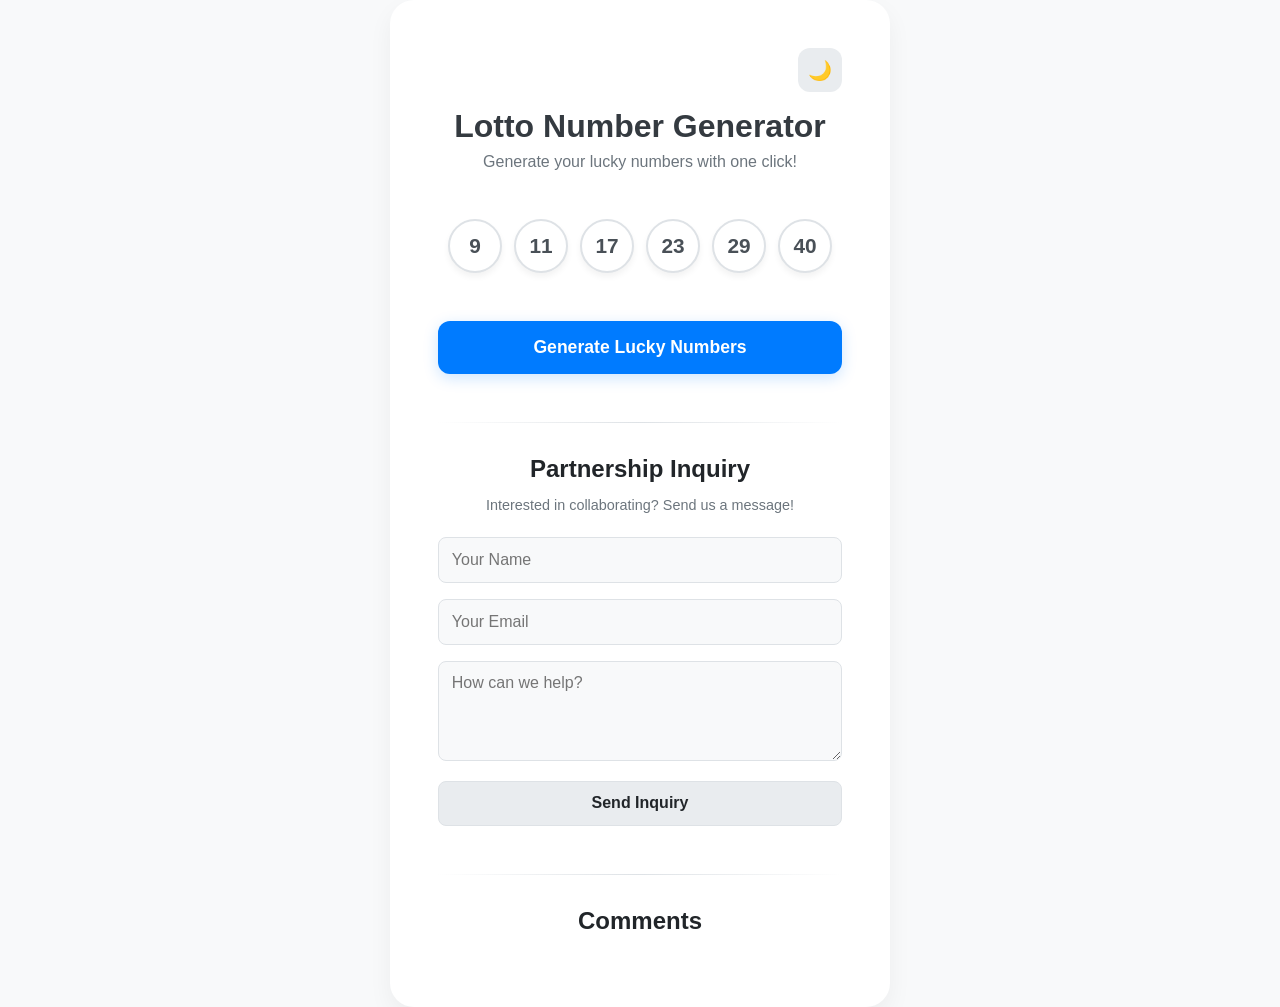
==== index.html @ 38abd486 "feat: integrate Disqus comments" ====
<!DOCTYPE html>
<html lang="en">
<head>
    <meta charset="UTF-8">
    <meta name="viewport" content="width=device-width, initial-scale=1.0">
    <title>🎰 Lotto Number Generator</title>
    <link rel="stylesheet" href="style.css">
    <!-- Blocking script to prevent theme flickering -->
    <script>
        (function() {
            const theme = localStorage.getItem('theme');
            if (theme === 'dark' || (!theme && window.matchMedia('(prefers-color-scheme: dark)').matches)) {
                document.documentElement.classList.add('dark-mode');
                document.body?.classList.add('dark-mode');
            }
        })();
    </script>
</head>
<body>
    <div class="container">
        <header>
            <div class="top-bar">
                <button id="theme-toggle" aria-label="Toggle Dark/Light Mode">🌙</button>
            </div>
            <h1>Lotto Number Generator</h1>
            <p class="subtitle">Generate your lucky numbers with one click!</p>
        </header>
        
        <div class="lotto-numbers" id="lotto-display">
            <!-- Numbers will be generated here -->
        </div>

        <div class="controls">
            <button id="generate-btn">Generate Lucky Numbers</button>
        </div>

        <section class="partnership-section">
            <hr>
            <h2>Partnership Inquiry</h2>
            <p class="form-desc">Interested in collaborating? Send us a message!</p>
            <form action="https://formspree.io/f/mvzlgwel" method="POST" id="contact-form">
                <div class="form-group">
                    <input type="text" name="name" placeholder="Your Name" required>
                </div>
                <div class="form-group">
                    <input type="email" name="_replyto" placeholder="Your Email" required>
                </div>
                <div class="form-group">
                    <textarea name="message" placeholder="How can we help?" required></textarea>
                </div>
                <button type="submit" class="submit-btn">Send Inquiry</button>
            </form>
        </section>
        <section class="comments-section">
            <hr>
            <h2>Comments</h2>
            <div id="disqus_thread"></div>
            <script>
                /**
                *  RECOMMENDED CONFIGURATION VARIABLES: EDIT AND UNCOMMENT THE SECTION BELOW TO INSERT DYNAMIC VALUES FROM YOUR PLATFORM OR CMS.
                *  LEARN WHY DEFINING THESE VARIABLES IS IMPORTANT: https://disqus.com/admin/universalcode/#configuration-variables    */
                /*
                var disqus_config = function () {
                this.page.url = window.location.href;  // Replace PAGE_URL with your page's canonical URL variable
                this.page.identifier = 'lotto-generator-home'; // Replace PAGE_IDENTIFIER with your page's unique identifier variable
                };
                */
                (function() { // DON'T EDIT BELOW THIS LINE
                var d = document, s = d.createElement('script');
                s.src = 'https://aimhigh-max.disqus.com/embed.js';
                s.setAttribute('data-timestamp', +new Date());
                (d.head || d.body).appendChild(s);
                })();
            </script>
            <noscript>Please enable JavaScript to view the <a href="https://disqus.com/?ref_noscript">comments powered by Disqus.</a></noscript>
        </section>
    </div>
    <script src="main.js"></script>
</body>
</html>
---- style.css ----
:root {
    --bg-color: #f8f9fa;
    --text-color: #212529;
    --header-color: #343a40;
    --subtitle-color: #6c757d;
    --number-bg: #ffffff;
    --number-border: #dee2e6;
    --number-text: #495057;
    --button-bg: #007bff;
    --button-text: #ffffff;
    --button-hover: #0056b3;
    --toggle-bg: #e9ecef;
    --card-shadow: 0 10px 25px rgba(0, 0, 0, 0.05);
}

.dark-mode {
    --bg-color: #121212;
    --text-color: #e9ecef;
    --header-color: #f8f9fa;
    --subtitle-color: #adb5bd;
    --number-bg: #1e1e1e;
    --number-border: #333333;
    --number-text: #f8f9fa;
    --button-bg: #375a7f;
    --button-text: #ffffff;
    --button-hover: #2b4764;
    --toggle-bg: #2c2c2c;
    --card-shadow: 0 10px 25px rgba(0, 0, 0, 0.3);
}

* {
    box-sizing: border-box;
    transition: background-color 0.3s ease, color 0.3s ease, border-color 0.3s ease;
}

body {
    font-family: 'Inter', -apple-system, BlinkMacSystemFont, "Segoe UI", Roboto, sans-serif;
    background-color: var(--bg-color);
    color: var(--text-color);
    margin: 0;
    display: flex;
    justify-content: center;
    align-items: center;
    min-height: 100vh;
}

.container {
    width: 90%;
    max-width: 500px;
    padding: 3rem;
    background-color: var(--number-bg);
    border-radius: 24px;
    box-shadow: var(--card-shadow);
    text-align: center;
}

header {
    margin-bottom: 2rem;
}

.top-bar {
    display: flex;
    justify-content: flex-end;
    margin-bottom: 1rem;
}

h1 {
    font-size: 2rem;
    color: var(--header-color);
    margin: 0 0 0.5rem 0;
}

.subtitle {
    color: var(--subtitle-color);
    font-size: 1rem;
    margin: 0;
}

.lotto-numbers {
    display: flex;
    justify-content: center;
    gap: 12px;
    margin: 3rem 0;
    flex-wrap: wrap;
}

.number {
    width: 54px;
    height: 54px;
    border-radius: 50%;
    background-color: var(--number-bg);
    border: 2px solid var(--number-border);
    color: var(--number-text);
    display: flex;
    justify-content: center;
    align-items: center;
    font-size: 1.3rem;
    font-weight: 700;
    box-shadow: 0 4px 6px rgba(0, 0, 0, 0.05);
    transform: translateY(0);
    transition: transform 0.2s cubic-bezier(0.175, 0.885, 0.32, 1.275);
}

.number:hover {
    transform: translateY(-5px);
    border-color: var(--button-bg);
}

.controls {
    margin-top: 2rem;
}

#generate-btn {
    width: 100%;
    padding: 1rem;
    font-size: 1.1rem;
    font-weight: 600;
    background-color: var(--button-bg);
    color: var(--button-text);
    border: none;
    border-radius: 12px;
    cursor: pointer;
    box-shadow: 0 4px 15px rgba(0, 123, 255, 0.2);
    transition: transform 0.1s active, filter 0.2s;
}

#generate-btn:hover {
    background-color: var(--button-hover);
    transform: translateY(-2px);
}

#generate-btn:active {
    transform: translateY(0);
}

#theme-toggle {
    background-color: var(--toggle-bg);
    border: none;
    width: 44px;
    height: 44px;
    border-radius: 12px;
    font-size: 1.2rem;
    display: flex;
    justify-content: center;
    align-items: center;
    cursor: pointer;
    transition: transform 0.2s;
}

#theme-toggle:hover {
    transform: rotate(15deg);
}

/* Partnership Section */
.partnership-section {
    margin-top: 3rem;
    text-align: left;
}

hr {
    border: 0;
    height: 1px;
    background-image: linear-gradient(to right, rgba(0, 0, 0, 0), var(--number-border), rgba(0, 0, 0, 0));
    margin-bottom: 2rem;
}

.partnership-section h2 {
    font-size: 1.5rem;
    margin-bottom: 0.5rem;
    text-align: center;
}

.form-desc {
    font-size: 0.9rem;
    color: var(--subtitle-color);
    text-align: center;
    margin-bottom: 1.5rem;
}

.form-group {
    margin-bottom: 1rem;
}

input, textarea {
    width: 100%;
    padding: 0.8rem;
    border-radius: 8px;
    border: 1px solid var(--number-border);
    background-color: var(--bg-color);
    color: var(--text-color);
    font-family: inherit;
    font-size: 1rem;
}

input:focus, textarea:focus {
    outline: none;
    border-color: var(--button-bg);
}

textarea {
    height: 100px;
    resize: vertical;
}

.submit-btn {
    width: 100%;
    padding: 0.8rem;
    font-size: 1rem;
    font-weight: 600;
    background-color: var(--toggle-bg);
    color: var(--text-color);
    border: 1px solid var(--number-border);
    border-radius: 8px;
    cursor: pointer;
    transition: all 0.2s;
}

.submit-btn:hover {
    background-color: var(--button-bg);
    color: white;
    border-color: var(--button-bg);
}

/* Comments Section */
.comments-section {
    margin-top: 3rem;
    text-align: left;
}

.comments-section h2 {
    font-size: 1.5rem;
    margin-bottom: 1.5rem;
    text-align: center;
}
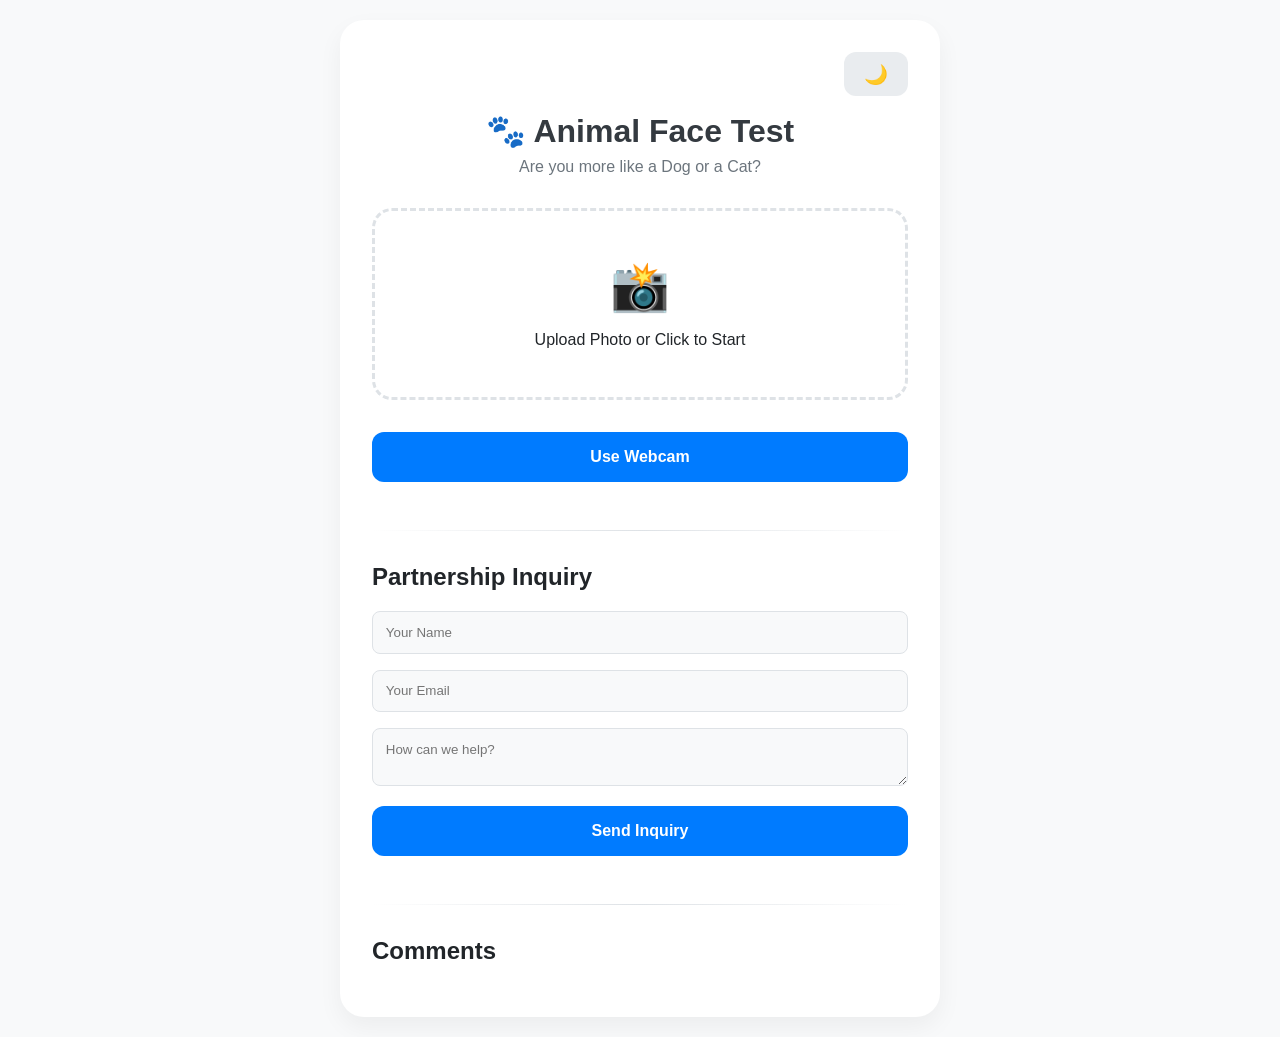
==== commit b4cc7acb: "feat: implement AI Animal Face Test with Teachable Machine" ====
--- a/index.html
+++ b/index.html
@@ -3,15 +3,13 @@
 <head>
     <meta charset="UTF-8">
     <meta name="viewport" content="width=device-width, initial-scale=1.0">
-    <title>🎰 Lotto Number Generator</title>
+    <title>🐾 Animal Face Test (Dog or Cat?)</title>
     <link rel="stylesheet" href="style.css">
-    <!-- Blocking script to prevent theme flickering -->
     <script>
         (function() {
             const theme = localStorage.getItem('theme');
             if (theme === 'dark' || (!theme && window.matchMedia('(prefers-color-scheme: dark)').matches)) {
                 document.documentElement.classList.add('dark-mode');
-                document.body?.classList.add('dark-mode');
             }
         })();
     </script>
@@ -22,22 +20,40 @@
             <div class="top-bar">
                 <button id="theme-toggle" aria-label="Toggle Dark/Light Mode">🌙</button>
             </div>
-            <h1>Lotto Number Generator</h1>
-            <p class="subtitle">Generate your lucky numbers with one click!</p>
+            <h1>🐾 Animal Face Test</h1>
+            <p class="subtitle">Are you more like a Dog or a Cat?</p>
         </header>
-        
-        <div class="lotto-numbers" id="lotto-display">
-            <!-- Numbers will be generated here -->
-        </div>
 
-        <div class="controls">
-            <button id="generate-btn">Generate Lucky Numbers</button>
-        </div>
+        <main class="test-area">
+            <div id="upload-container" class="upload-box">
+                <input type="file" id="image-upload" accept="image/*" hidden>
+                <label for="image-upload" class="upload-label">
+                    <span class="upload-icon">📸</span>
+                    <span class="upload-text">Upload Photo or Click to Start</span>
+                </label>
+            </div>
+            
+            <div id="webcam-container" class="video-container" style="display: none;"></div>
+            
+            <div id="loading" class="loading-spinner" style="display: none;">
+                <div class="spinner"></div>
+                <p>Analyzing face...</p>
+            </div>
+
+            <div id="result-container" class="result-box" style="display: none;">
+                <img id="face-image" src="" alt="Your face" style="display: none; max-width: 100%; border-radius: 15px; margin-bottom: 20px;">
+                <div id="label-container"></div>
+                <button id="restart-btn" class="secondary-btn">Try Again</button>
+            </div>
+
+            <div class="controls">
+                <button id="start-webcam-btn">Use Webcam</button>
+            </div>
+        </main>
 
         <section class="partnership-section">
             <hr>
             <h2>Partnership Inquiry</h2>
-            <p class="form-desc">Interested in collaborating? Send us a message!</p>
             <form action="https://formspree.io/f/mvzlgwel" method="POST" id="contact-form">
                 <div class="form-group">
                     <input type="text" name="name" placeholder="Your Name" required>
@@ -51,30 +67,25 @@
                 <button type="submit" class="submit-btn">Send Inquiry</button>
             </form>
         </section>
+
         <section class="comments-section">
             <hr>
             <h2>Comments</h2>
             <div id="disqus_thread"></div>
             <script>
-                /**
-                *  RECOMMENDED CONFIGURATION VARIABLES: EDIT AND UNCOMMENT THE SECTION BELOW TO INSERT DYNAMIC VALUES FROM YOUR PLATFORM OR CMS.
-                *  LEARN WHY DEFINING THESE VARIABLES IS IMPORTANT: https://disqus.com/admin/universalcode/#configuration-variables    */
-                /*
-                var disqus_config = function () {
-                this.page.url = window.location.href;  // Replace PAGE_URL with your page's canonical URL variable
-                this.page.identifier = 'lotto-generator-home'; // Replace PAGE_IDENTIFIER with your page's unique identifier variable
-                };
-                */
-                (function() { // DON'T EDIT BELOW THIS LINE
+                (function() {
                 var d = document, s = d.createElement('script');
                 s.src = 'https://aimhigh-max.disqus.com/embed.js';
                 s.setAttribute('data-timestamp', +new Date());
                 (d.head || d.body).appendChild(s);
                 })();
             </script>
-            <noscript>Please enable JavaScript to view the <a href="https://disqus.com/?ref_noscript">comments powered by Disqus.</a></noscript>
         </section>
     </div>
+
+    <!-- TensorFlow.js and Teachable Machine -->
+    <script src="https://cdn.jsdelivr.net/npm/@tensorflow/tfjs@latest/dist/tf.min.js"></script>
+    <script src="https://cdn.jsdelivr.net/npm/@teachablemachine/image@latest/dist/teachablemachine-image.min.js"></script>
     <script src="main.js"></script>
 </body>
 </html>
--- a/style.css
+++ b/style.css
@@ -3,14 +3,15 @@
     --text-color: #212529;
     --header-color: #343a40;
     --subtitle-color: #6c757d;
-    --number-bg: #ffffff;
-    --number-border: #dee2e6;
-    --number-text: #495057;
+    --card-bg: #ffffff;
+    --border-color: #dee2e6;
     --button-bg: #007bff;
     --button-text: #ffffff;
     --button-hover: #0056b3;
     --toggle-bg: #e9ecef;
     --card-shadow: 0 10px 25px rgba(0, 0, 0, 0.05);
+    --progress-bg: #e9ecef;
+    --primary-color: #007bff;
 }
 
 .dark-mode {
@@ -18,14 +19,14 @@
     --text-color: #e9ecef;
     --header-color: #f8f9fa;
     --subtitle-color: #adb5bd;
-    --number-bg: #1e1e1e;
-    --number-border: #333333;
-    --number-text: #f8f9fa;
+    --card-bg: #1e1e1e;
+    --border-color: #333333;
     --button-bg: #375a7f;
     --button-text: #ffffff;
     --button-hover: #2b4764;
     --toggle-bg: #2c2c2c;
     --card-shadow: 0 10px 25px rgba(0, 0, 0, 0.3);
+    --progress-bg: #333;
 }
 
 * {
@@ -45,13 +46,14 @@
 }
 
 .container {
-    width: 90%;
-    max-width: 500px;
-    padding: 3rem;
-    background-color: var(--number-bg);
+    width: 95%;
+    max-width: 600px;
+    padding: 2rem;
+    background-color: var(--card-bg);
     border-radius: 24px;
     box-shadow: var(--card-shadow);
     text-align: center;
+    margin: 20px 0;
 }
 
 header {
@@ -76,83 +78,125 @@
     margin: 0;
 }
 
-.lotto-numbers {
-    display: flex;
-    justify-content: center;
-    gap: 12px;
-    margin: 3rem 0;
-    flex-wrap: wrap;
-}
-
-.number {
-    width: 54px;
-    height: 54px;
-    border-radius: 50%;
-    background-color: var(--number-bg);
-    border: 2px solid var(--number-border);
-    color: var(--number-text);
-    display: flex;
-    justify-content: center;
+/* Test Area */
+.test-area {
+    margin-bottom: 3rem;
+}
+
+.upload-box {
+    border: 3px dashed var(--border-color);
+    border-radius: 20px;
+    padding: 3rem;
+    cursor: pointer;
+    transition: all 0.3s;
+}
+
+.upload-box:hover {
+    border-color: var(--button-bg);
+    background-color: rgba(0, 123, 255, 0.05);
+}
+
+.upload-label {
+    display: flex;
+    flex-direction: column;
     align-items: center;
-    font-size: 1.3rem;
-    font-weight: 700;
-    box-shadow: 0 4px 6px rgba(0, 0, 0, 0.05);
-    transform: translateY(0);
-    transition: transform 0.2s cubic-bezier(0.175, 0.885, 0.32, 1.275);
-}
-
-.number:hover {
-    transform: translateY(-5px);
-    border-color: var(--button-bg);
-}
-
+    gap: 1rem;
+    cursor: pointer;
+}
+
+.upload-icon {
+    font-size: 3rem;
+}
+
+.video-container {
+    width: 100%;
+    overflow: hidden;
+    border-radius: 20px;
+    margin-bottom: 20px;
+    background: #000;
+}
+
+.video-container canvas {
+    width: 100% !important;
+    height: auto !important;
+}
+
+/* Results */
+.result-box {
+    margin-top: 2rem;
+}
+
+.prediction-item {
+    margin-bottom: 1rem;
+    text-align: left;
+}
+
+.prediction-label {
+    display: flex;
+    justify-content: space-between;
+    margin-bottom: 5px;
+    font-weight: 600;
+}
+
+.progress-bar {
+    height: 12px;
+    background-color: var(--progress-bg);
+    border-radius: 6px;
+    overflow: hidden;
+}
+
+.progress-fill {
+    height: 100%;
+    background-color: var(--primary-color);
+    width: 0%;
+    transition: width 0.5s ease;
+}
+
+/* Controls */
 .controls {
     margin-top: 2rem;
 }
 
-#generate-btn {
-    width: 100%;
-    padding: 1rem;
-    font-size: 1.1rem;
+button {
+    padding: 1rem 2rem;
+    font-size: 1rem;
     font-weight: 600;
-    background-color: var(--button-bg);
-    color: var(--button-text);
     border: none;
     border-radius: 12px;
     cursor: pointer;
-    box-shadow: 0 4px 15px rgba(0, 123, 255, 0.2);
-    transition: transform 0.1s active, filter 0.2s;
-}
-
-#generate-btn:hover {
-    background-color: var(--button-hover);
+    transition: all 0.2s;
+}
+
+#start-webcam-btn, .submit-btn {
+    background-color: var(--button-bg);
+    color: var(--button-text);
+    width: 100%;
+}
+
+.secondary-btn {
+    background-color: var(--toggle-bg);
+    color: var(--text-color);
+    margin-top: 10px;
+}
+
+button:hover {
+    filter: brightness(0.9);
     transform: translateY(-2px);
-}
-
-#generate-btn:active {
-    transform: translateY(0);
 }
 
 #theme-toggle {
     background-color: var(--toggle-bg);
-    border: none;
     width: 44px;
     height: 44px;
     border-radius: 12px;
-    font-size: 1.2rem;
     display: flex;
     justify-content: center;
     align-items: center;
-    cursor: pointer;
-    transition: transform 0.2s;
-}
-
-#theme-toggle:hover {
-    transform: rotate(15deg);
-}
-
-/* Partnership Section */
-.partnership-section {
+    font-size: 1.2rem;
+}
+
+/* Sections */
+.partnership-section, .comments-section {
     margin-top: 3rem;
     text-align: left;
 }
@@ -160,75 +204,39 @@
 hr {
     border: 0;
     height: 1px;
-    background-image: linear-gradient(to right, rgba(0, 0, 0, 0), var(--number-border), rgba(0, 0, 0, 0));
-    margin-bottom: 2rem;
-}
-
-.partnership-section h2 {
-    font-size: 1.5rem;
-    margin-bottom: 0.5rem;
-    text-align: center;
-}
-
-.form-desc {
-    font-size: 0.9rem;
-    color: var(--subtitle-color);
-    text-align: center;
-    margin-bottom: 1.5rem;
+    background-image: linear-gradient(to right, rgba(0, 0, 0, 0), var(--border-color), rgba(0, 0, 0, 0));
+    margin: 2rem 0;
 }
 
 .form-group {
     margin-bottom: 1rem;
 }
 
-input, textarea {
+input[type="text"], input[type="email"], textarea {
     width: 100%;
     padding: 0.8rem;
     border-radius: 8px;
-    border: 1px solid var(--number-border);
+    border: 1px solid var(--border-color);
     background-color: var(--bg-color);
     color: var(--text-color);
     font-family: inherit;
-    font-size: 1rem;
-}
-
-input:focus, textarea:focus {
-    outline: none;
-    border-color: var(--button-bg);
-}
-
-textarea {
-    height: 100px;
-    resize: vertical;
-}
-
-.submit-btn {
-    width: 100%;
-    padding: 0.8rem;
-    font-size: 1rem;
-    font-weight: 600;
-    background-color: var(--toggle-bg);
-    color: var(--text-color);
-    border: 1px solid var(--number-border);
-    border-radius: 8px;
-    cursor: pointer;
-    transition: all 0.2s;
-}
-
-.submit-btn:hover {
-    background-color: var(--button-bg);
-    color: white;
-    border-color: var(--button-bg);
-}
-
-/* Comments Section */
-.comments-section {
-    margin-top: 3rem;
-    text-align: left;
-}
-
-.comments-section h2 {
-    font-size: 1.5rem;
-    margin-bottom: 1.5rem;
-    text-align: center;
-}
+}
+
+.loading-spinner {
+    padding: 2rem;
+}
+
+.spinner {
+    width: 40px;
+    height: 40px;
+    border: 4px solid var(--progress-bg);
+    border-top: 4px solid var(--primary-color);
+    border-radius: 50%;
+    animation: spin 1s linear infinite;
+    margin: 0 auto 10px;
+}
+
+@keyframes spin {
+    0% { transform: rotate(0deg); }
+    100% { transform: rotate(360deg); }
+}
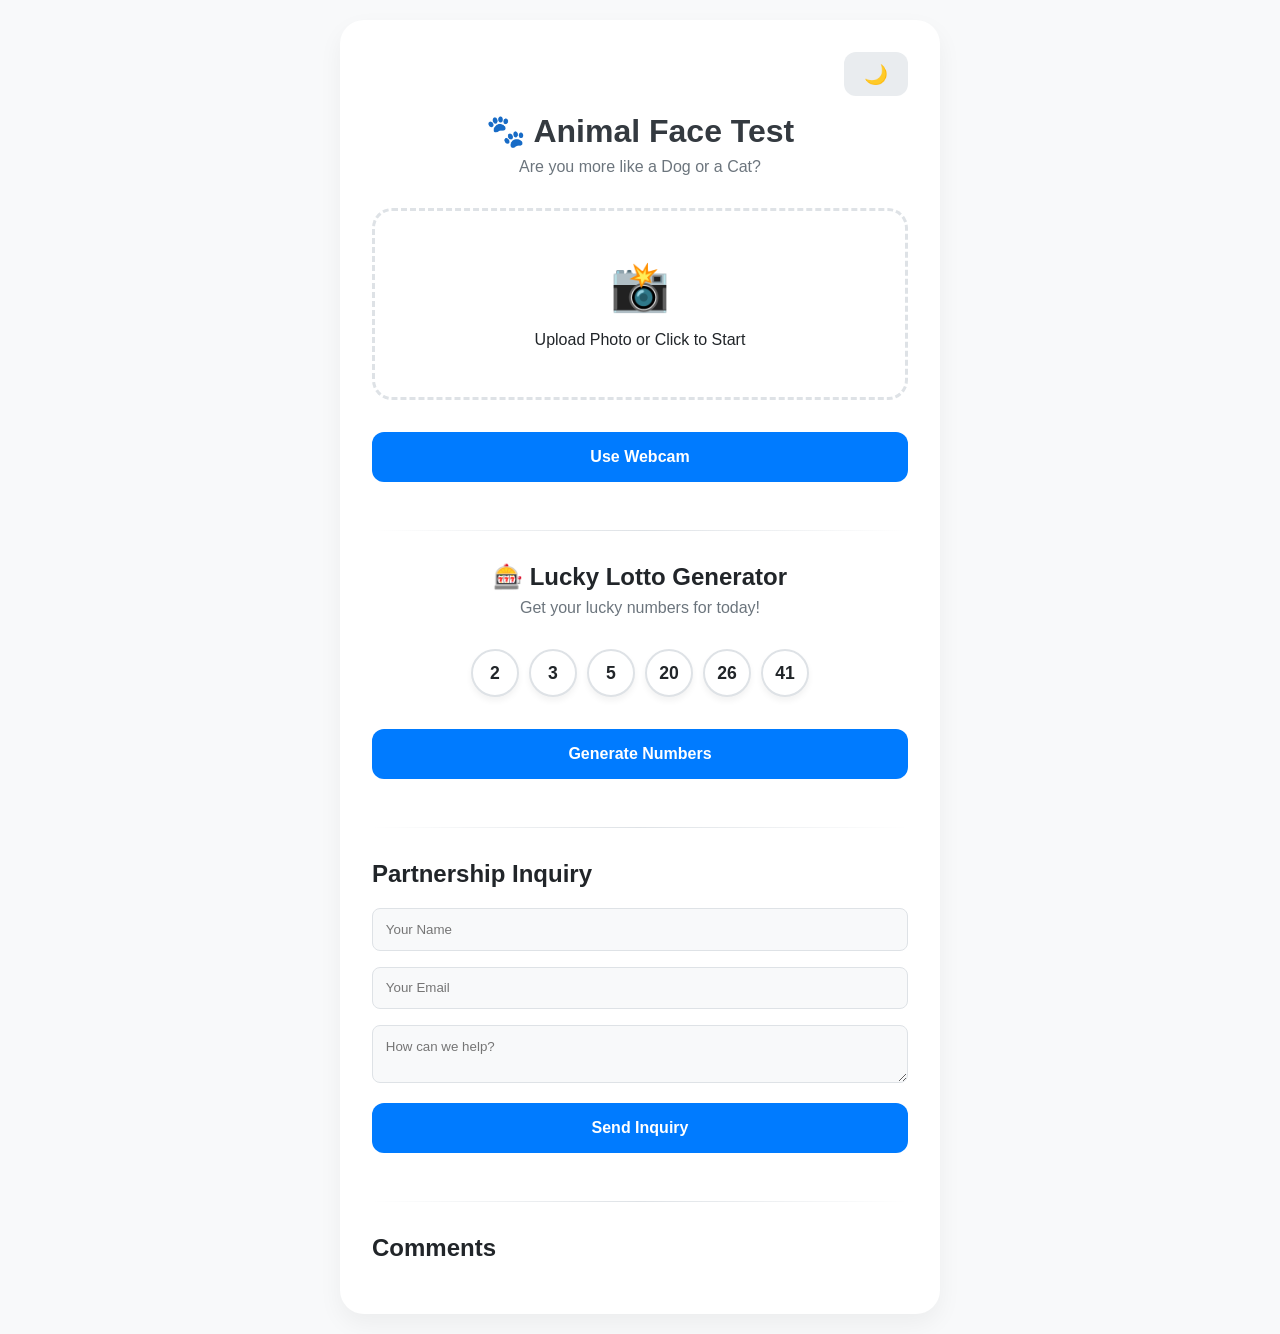
==== commit 1290ca7a: "feat: integrate Lotto Generator into AI Animal Face site" ====
--- a/index.html
+++ b/index.html
@@ -25,6 +25,7 @@
         </header>
 
         <main class="test-area">
+            <!-- Animal Face Test content... -->
             <div id="upload-container" class="upload-box">
                 <input type="file" id="image-upload" accept="image/*" hidden>
                 <label for="image-upload" class="upload-label">
@@ -50,6 +51,16 @@
                 <button id="start-webcam-btn">Use Webcam</button>
             </div>
         </main>
+
+        <section class="lotto-section">
+            <hr>
+            <h2>🎰 Lucky Lotto Generator</h2>
+            <p class="subtitle">Get your lucky numbers for today!</p>
+            <div class="lotto-numbers" id="lotto-display">
+                <!-- Lotto numbers will appear here -->
+            </div>
+            <button id="generate-lotto-btn" class="primary-btn">Generate Numbers</button>
+        </section>
 
         <section class="partnership-section">
             <hr>
--- a/style.css
+++ b/style.css
@@ -196,8 +196,49 @@
 }
 
 /* Sections */
+.lotto-section, .partnership-section, .comments-section {
+    margin-top: 3rem;
+    text-align: center;
+}
+
+.lotto-section h2 {
+    font-size: 1.5rem;
+    margin-bottom: 0.5rem;
+}
+
+.lotto-numbers {
+    display: flex;
+    justify-content: center;
+    gap: 10px;
+    margin: 2rem 0;
+    flex-wrap: wrap;
+}
+
+.number {
+    width: 48px;
+    height: 48px;
+    border-radius: 50%;
+    background-color: var(--card-bg);
+    border: 2px solid var(--border-color);
+    color: var(--text-color);
+    display: flex;
+    justify-content: center;
+    align-items: center;
+    font-size: 1.1rem;
+    font-weight: 700;
+    box-shadow: 0 4px 6px rgba(0, 0, 0, 0.05);
+    transition: all 0.3s cubic-bezier(0.175, 0.885, 0.32, 1.275);
+}
+
+.primary-btn {
+    background-color: var(--button-bg);
+    color: var(--button-text);
+    width: 100%;
+    padding: 1rem;
+    font-weight: 600;
+}
+
 .partnership-section, .comments-section {
-    margin-top: 3rem;
     text-align: left;
 }
 
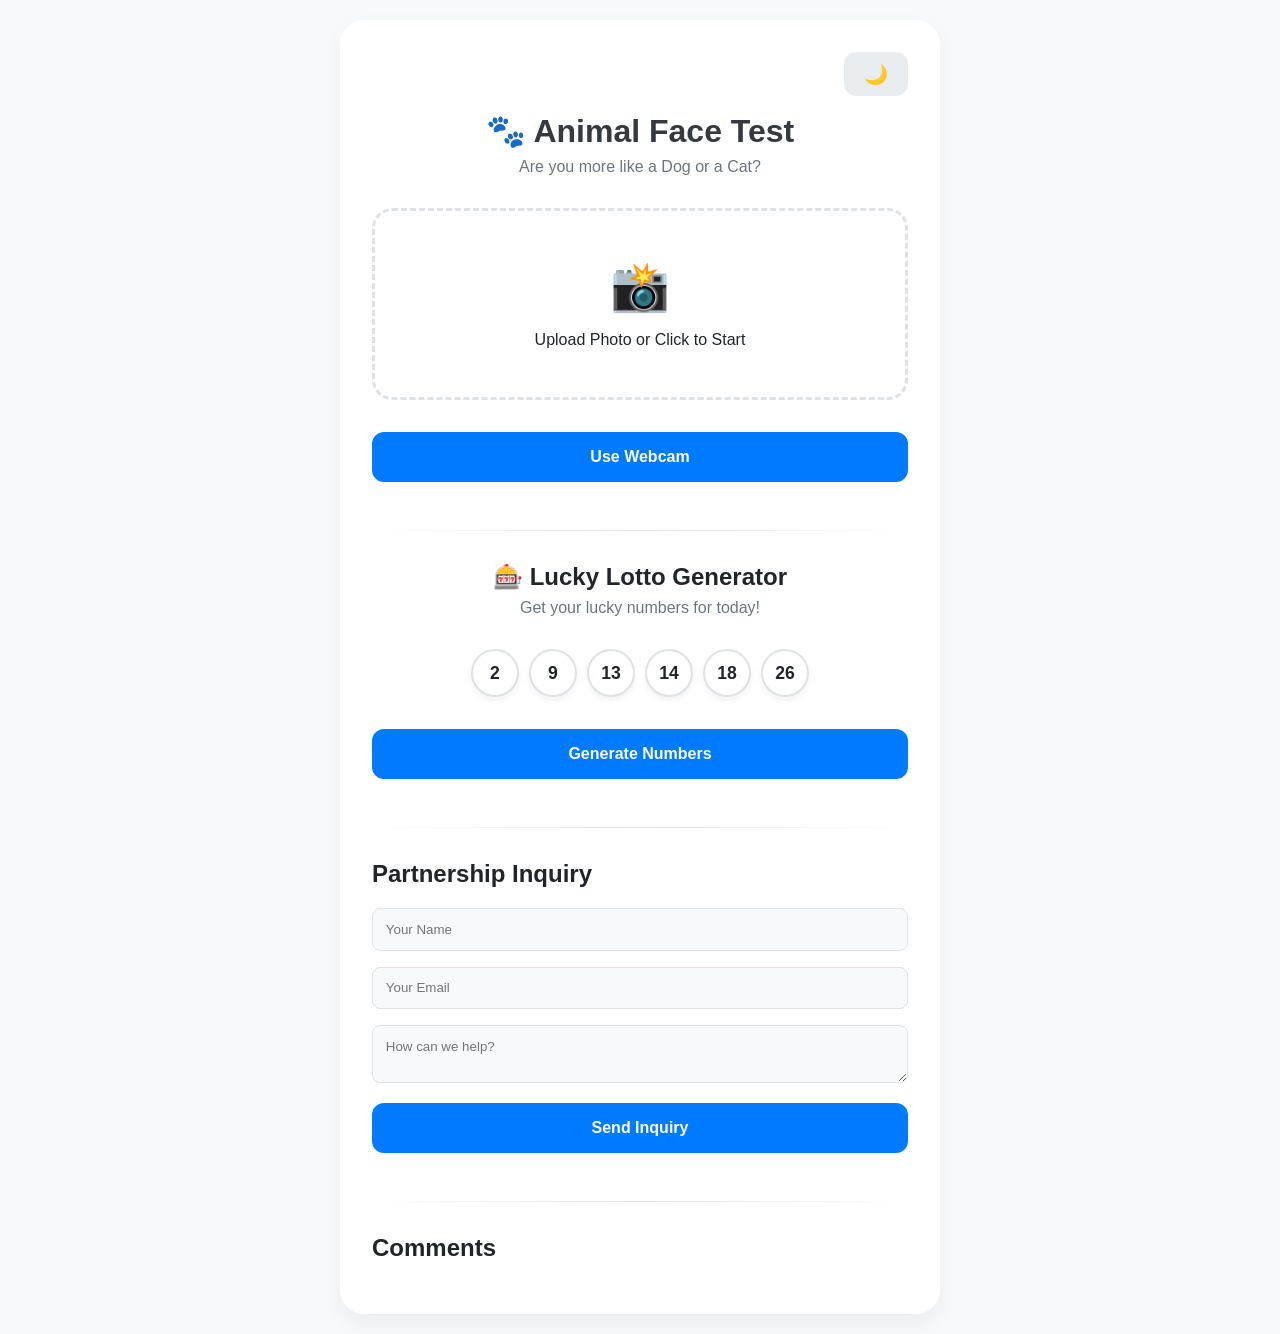
==== commit eee6a4d8: "feat: integrate Google AdSense and add ads.txt" ====
--- a/index.html
+++ b/index.html
@@ -4,6 +4,9 @@
     <meta charset="UTF-8">
     <meta name="viewport" content="width=device-width, initial-scale=1.0">
     <title>🐾 Animal Face Test (Dog or Cat?)</title>
+    <meta name="google-adsense-account" content="ca-pub-1670359000913052">
+    <script async src="https://pagead2.googlesyndication.com/pagead/js/adsbygoogle.js?client=ca-pub-1670359000913052"
+     crossorigin="anonymous"></script>
     <link rel="stylesheet" href="style.css">
     <script>
         (function() {
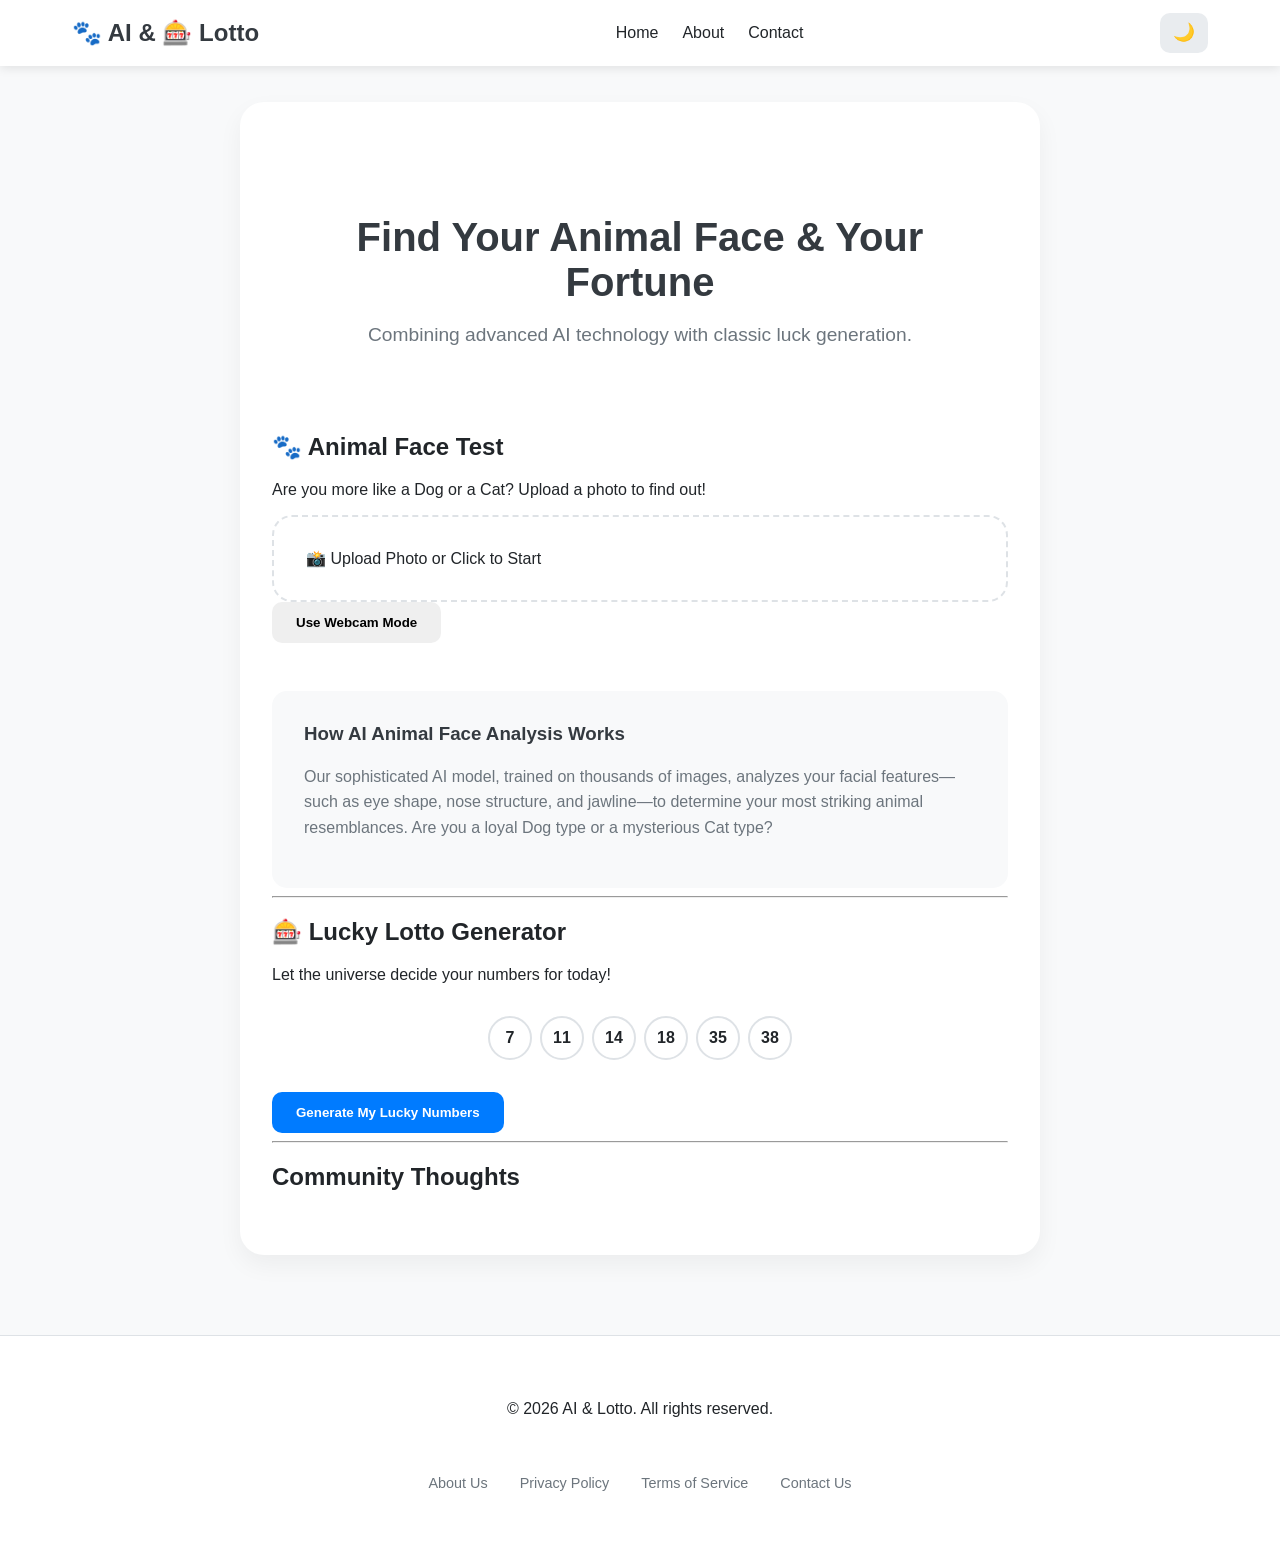
==== commit 5398d07a: "docs: finalize high-quality site optimization for AdSense approval" ====
--- a/index.html
+++ b/index.html
@@ -3,11 +3,13 @@
 <head>
     <meta charset="UTF-8">
     <meta name="viewport" content="width=device-width, initial-scale=1.0">
-    <title>🐾 Animal Face Test (Dog or Cat?)</title>
+    <title>🐾 Animal Face Test & 🎰 Lotto Generator</title>
+    <meta name="description" content="Discover if you are a Dog or Cat face with our AI-powered test and get your lucky lotto numbers today!">
     <meta name="google-adsense-account" content="ca-pub-1670359000913052">
     <script async src="https://pagead2.googlesyndication.com/pagead/js/adsbygoogle.js?client=ca-pub-1670359000913052"
      crossorigin="anonymous"></script>
     <link rel="stylesheet" href="style.css">
+    <!-- Blocking script to prevent theme flickering -->
     <script>
         (function() {
             const theme = localStorage.getItem('theme');
@@ -18,17 +20,32 @@
     </script>
 </head>
 <body>
+    <header class="main-header">
+        <nav class="nav-container">
+            <div class="logo">
+                <a href="index.html">🐾 AI & 🎰 Lotto</a>
+            </div>
+            <ul class="nav-links">
+                <li><a href="index.html">Home</a></li>
+                <li><a href="about.html">About</a></li>
+                <li><a href="contact.html">Contact</a></li>
+            </ul>
+            <button id="theme-toggle" aria-label="Toggle Dark/Light Mode">🌙</button>
+        </nav>
+    </header>
+
     <div class="container">
-        <header>
-            <div class="top-bar">
-                <button id="theme-toggle" aria-label="Toggle Dark/Light Mode">🌙</button>
-            </div>
-            <h1>🐾 Animal Face Test</h1>
-            <p class="subtitle">Are you more like a Dog or a Cat?</p>
-        </header>
+        <section class="hero-section">
+            <h1>Find Your Animal Face & Your Fortune</h1>
+            <p class="hero-subtitle">Combining advanced AI technology with classic luck generation.</p>
+        </section>
 
         <main class="test-area">
-            <!-- Animal Face Test content... -->
+            <header>
+                <h2>🐾 Animal Face Test</h2>
+                <p class="subtitle">Are you more like a Dog or a Cat? Upload a photo to find out!</p>
+            </header>
+
             <div id="upload-container" class="upload-box">
                 <input type="file" id="image-upload" accept="image/*" hidden>
                 <label for="image-upload" class="upload-label">
@@ -41,7 +58,7 @@
             
             <div id="loading" class="loading-spinner" style="display: none;">
                 <div class="spinner"></div>
-                <p>Analyzing face...</p>
+                <p>Analyzing face with AI...</p>
             </div>
 
             <div id="result-container" class="result-box" style="display: none;">
@@ -51,51 +68,53 @@
             </div>
 
             <div class="controls">
-                <button id="start-webcam-btn">Use Webcam</button>
+                <button id="start-webcam-btn">Use Webcam Mode</button>
             </div>
-        </main>
+        </section>
+
+        <section class="info-content">
+            <h3>How AI Animal Face Analysis Works</h3>
+            <p>Our sophisticated AI model, trained on thousands of images, analyzes your facial features—such as eye shape, nose structure, and jawline—to determine your most striking animal resemblances. Are you a loyal Dog type or a mysterious Cat type?</p>
+        </section>
 
         <section class="lotto-section">
             <hr>
             <h2>🎰 Lucky Lotto Generator</h2>
-            <p class="subtitle">Get your lucky numbers for today!</p>
+            <p class="subtitle">Let the universe decide your numbers for today!</p>
             <div class="lotto-numbers" id="lotto-display">
                 <!-- Lotto numbers will appear here -->
             </div>
-            <button id="generate-lotto-btn" class="primary-btn">Generate Numbers</button>
-        </section>
-
-        <section class="partnership-section">
-            <hr>
-            <h2>Partnership Inquiry</h2>
-            <form action="https://formspree.io/f/mvzlgwel" method="POST" id="contact-form">
-                <div class="form-group">
-                    <input type="text" name="name" placeholder="Your Name" required>
-                </div>
-                <div class="form-group">
-                    <input type="email" name="_replyto" placeholder="Your Email" required>
-                </div>
-                <div class="form-group">
-                    <textarea name="message" placeholder="How can we help?" required></textarea>
-                </div>
-                <button type="submit" class="submit-btn">Send Inquiry</button>
-            </form>
+            <button id="generate-lotto-btn" class="primary-btn">Generate My Lucky Numbers</button>
         </section>
 
         <section class="comments-section">
             <hr>
-            <h2>Comments</h2>
+            <h2>Community Thoughts</h2>
             <div id="disqus_thread"></div>
             <script>
                 (function() {
                 var d = document, s = d.createElement('script');
                 s.src = 'https://aimhigh-max.disqus.com/embed.js';
-                s.setAttribute('data-timestamp', +new Date());
+                s.setAttribute('data-timestamp', +new Date());                
                 (d.head || d.body).appendChild(s);
                 })();
             </script>
         </section>
     </div>
+
+    <footer class="main-footer">
+        <div class="footer-container">
+            <div class="footer-info">
+                <p>&copy; 2026 AI & Lotto. All rights reserved.</p>
+            </div>
+            <ul class="footer-links">
+                <li><a href="about.html">About Us</a></li>
+                <li><a href="privacy.html">Privacy Policy</a></li>
+                <li><a href="terms.html">Terms of Service</a></li>
+                <li><a href="contact.html">Contact Us</a></li>
+            </ul>
+        </div>
+    </footer>
 
     <!-- TensorFlow.js and Teachable Machine -->
     <script src="https://cdn.jsdelivr.net/npm/@tensorflow/tfjs@latest/dist/tf.min.js"></script>
--- a/style.css
+++ b/style.css
@@ -12,6 +12,7 @@
     --card-shadow: 0 10px 25px rgba(0, 0, 0, 0.05);
     --progress-bg: #e9ecef;
     --primary-color: #007bff;
+    --nav-bg: #ffffff;
 }
 
 .dark-mode {
@@ -27,6 +28,7 @@
     --toggle-bg: #2c2c2c;
     --card-shadow: 0 10px 25px rgba(0, 0, 0, 0.3);
     --progress-bg: #333;
+    --nav-bg: #1e1e1e;
 }
 
 * {
@@ -39,245 +41,211 @@
     background-color: var(--bg-color);
     color: var(--text-color);
     margin: 0;
+    padding-top: 70px; /* Space for fixed header */
+}
+
+/* Header & Navigation */
+.main-header {
+    position: fixed;
+    top: 0;
+    width: 100%;
+    background-color: var(--nav-bg);
+    box-shadow: 0 2px 10px rgba(0,0,0,0.1);
+    z-index: 1000;
+}
+
+.nav-container {
+    max-width: 1200px;
+    margin: 0 auto;
+    padding: 0.8rem 2rem;
+    display: flex;
+    justify-content: space-between;
+    align-items: center;
+}
+
+.logo a {
+    font-size: 1.5rem;
+    font-weight: 800;
+    text-decoration: none;
+    color: var(--header-color);
+}
+
+.nav-links {
+    list-style: none;
+    display: flex;
+    gap: 1.5rem;
+    margin: 0;
+    padding: 0;
+}
+
+.nav-links a {
+    text-decoration: none;
+    color: var(--text-color);
+    font-weight: 500;
+    transition: color 0.2s;
+}
+
+.nav-links a:hover {
+    color: var(--button-bg);
+}
+
+#theme-toggle {
+    background-color: var(--toggle-bg);
+    width: 40px;
+    height: 40px;
+    border: none;
+    border-radius: 10px;
+    cursor: pointer;
+    font-size: 1.1rem;
     display: flex;
     justify-content: center;
     align-items: center;
-    min-height: 100vh;
-}
-
+}
+
+/* Main Container */
 .container {
     width: 95%;
-    max-width: 600px;
+    max-width: 800px;
+    margin: 2rem auto;
     padding: 2rem;
     background-color: var(--card-bg);
     border-radius: 24px;
     box-shadow: var(--card-shadow);
+}
+
+/* Hero Section */
+.hero-section {
+    padding: 3rem 1rem;
     text-align: center;
-    margin: 20px 0;
-}
-
-header {
-    margin-bottom: 2rem;
-}
-
-.top-bar {
-    display: flex;
-    justify-content: flex-end;
-    margin-bottom: 1rem;
-}
-
-h1 {
-    font-size: 2rem;
-    color: var(--header-color);
-    margin: 0 0 0.5rem 0;
-}
-
-.subtitle {
+}
+
+.hero-section h1 {
+    font-size: 2.5rem;
+    margin-bottom: 0.5rem;
+    color: var(--header-color);
+}
+
+.hero-subtitle {
+    font-size: 1.2rem;
     color: var(--subtitle-color);
-    font-size: 1rem;
-    margin: 0;
-}
-
-/* Test Area */
-.test-area {
-    margin-bottom: 3rem;
-}
-
-.upload-box {
-    border: 3px dashed var(--border-color);
-    border-radius: 20px;
-    padding: 3rem;
-    cursor: pointer;
-    transition: all 0.3s;
-}
-
-.upload-box:hover {
-    border-color: var(--button-bg);
-    background-color: rgba(0, 123, 255, 0.05);
-}
-
-.upload-label {
+}
+
+/* Info Content */
+.info-content {
+    margin-top: 3rem;
+    padding: 2rem;
+    background-color: var(--bg-color);
+    border-radius: 15px;
+    text-align: left;
+}
+
+.info-content h3 {
+    margin-top: 0;
+    color: var(--header-color);
+}
+
+.info-content p {
+    line-height: 1.6;
+    color: var(--subtitle-color);
+}
+
+/* Footer */
+.main-footer {
+    background-color: var(--nav-bg);
+    padding: 3rem 2rem;
+    margin-top: 5rem;
+    border-top: 1px solid var(--border-color);
+}
+
+.footer-container {
+    max-width: 1200px;
+    margin: 0 auto;
     display: flex;
     flex-direction: column;
     align-items: center;
-    gap: 1rem;
-    cursor: pointer;
-}
-
-.upload-icon {
-    font-size: 3rem;
-}
-
-.video-container {
-    width: 100%;
-    overflow: hidden;
-    border-radius: 20px;
-    margin-bottom: 20px;
-    background: #000;
-}
-
-.video-container canvas {
-    width: 100% !important;
-    height: auto !important;
-}
-
-/* Results */
-.result-box {
+    gap: 1.5rem;
+}
+
+.footer-links {
+    list-style: none;
+    display: flex;
+    gap: 2rem;
+    padding: 0;
+    flex-wrap: wrap;
+    justify-content: center;
+}
+
+.footer-links a {
+    text-decoration: none;
+    color: var(--subtitle-color);
+    font-size: 0.9rem;
+}
+
+.footer-links a:hover {
+    color: var(--button-bg);
+}
+
+/* Existing Components Adjustments */
+.test-area { margin-bottom: 2rem; }
+.upload-box { border: 2px dashed var(--border-color); border-radius: 20px; padding: 2rem; cursor: pointer; }
+.video-container { width: 100%; border-radius: 20px; overflow: hidden; margin-top: 20px; }
+.result-box { margin-top: 2rem; }
+.prediction-item { margin-bottom: 1rem; text-align: left; }
+.progress-bar { height: 10px; background: var(--progress-bg); border-radius: 5px; overflow: hidden; }
+.progress-fill { height: 100%; background: var(--primary-color); width: 0; transition: width 0.5s; }
+.lotto-numbers { display: flex; justify-content: center; gap: 8px; margin: 2rem 0; flex-wrap: wrap; }
+.number { width: 44px; height: 44px; border-radius: 50%; border: 2px solid var(--border-color); display: flex; justify-content: center; align-items: center; font-weight: 700; background: var(--card-bg); }
+
+button { padding: 0.8rem 1.5rem; border-radius: 10px; border: none; cursor: pointer; font-weight: 600; transition: 0.2s; }
+.primary-btn { background: var(--button-bg); color: #fff; }
+.secondary-btn { background: var(--toggle-bg); color: var(--text-color); }
+button:hover { filter: brightness(0.9); transform: translateY(-2px); }
+
+/* Form (for Contact Page later) */
+.form-group { margin-bottom: 1rem; }
+input, textarea { width: 100%; padding: 0.8rem; border-radius: 8px; border: 1px solid var(--border-color); background: var(--bg-color); color: var(--text-color); }
+
+@media (max-width: 600px) {
+    .nav-links { display: none; } /* Simplified for mobile */
+    .hero-section h1 { font-size: 1.8rem; }
+    .container { padding: 1.5rem; }
+}
+
+/* Content Pages */
+.content-page {
+    padding: 2rem 0;
+}
+
+.content-page h1 {
+    margin-bottom: 2rem;
+    color: var(--header-color);
+}
+
+.content-page h3 {
+    margin-top: 2.5rem;
+    color: var(--header-color);
+}
+
+.content-page p {
+    line-height: 1.8;
+    margin-bottom: 1.2rem;
+    color: var(--text-color);
+}
+
+.text-left {
+    text-align: left;
+}
+
+.mt-2 {
     margin-top: 2rem;
 }
 
-.prediction-item {
-    margin-bottom: 1rem;
-    text-align: left;
-}
-
-.prediction-label {
-    display: flex;
-    justify-content: space-between;
-    margin-bottom: 5px;
-    font-weight: 600;
-}
-
-.progress-bar {
-    height: 12px;
-    background-color: var(--progress-bg);
-    border-radius: 6px;
-    overflow: hidden;
-}
-
-.progress-fill {
-    height: 100%;
-    background-color: var(--primary-color);
-    width: 0%;
-    transition: width 0.5s ease;
-}
-
-/* Controls */
-.controls {
-    margin-top: 2rem;
-}
-
-button {
-    padding: 1rem 2rem;
-    font-size: 1rem;
-    font-weight: 600;
-    border: none;
-    border-radius: 12px;
-    cursor: pointer;
-    transition: all 0.2s;
-}
-
-#start-webcam-btn, .submit-btn {
-    background-color: var(--button-bg);
-    color: var(--button-text);
-    width: 100%;
-}
-
-.secondary-btn {
-    background-color: var(--toggle-bg);
-    color: var(--text-color);
-    margin-top: 10px;
-}
-
-button:hover {
-    filter: brightness(0.9);
-    transform: translateY(-2px);
-}
-
-#theme-toggle {
-    background-color: var(--toggle-bg);
-    width: 44px;
-    height: 44px;
-    border-radius: 12px;
-    display: flex;
-    justify-content: center;
-    align-items: center;
-    font-size: 1.2rem;
-}
-
-/* Sections */
-.lotto-section, .partnership-section, .comments-section {
-    margin-top: 3rem;
-    text-align: center;
-}
-
-.lotto-section h2 {
-    font-size: 1.5rem;
+.content-page ul {
+    margin-bottom: 1.5rem;
+    padding-left: 1.5rem;
+}
+
+.content-page li {
     margin-bottom: 0.5rem;
-}
-
-.lotto-numbers {
-    display: flex;
-    justify-content: center;
-    gap: 10px;
-    margin: 2rem 0;
-    flex-wrap: wrap;
-}
-
-.number {
-    width: 48px;
-    height: 48px;
-    border-radius: 50%;
-    background-color: var(--card-bg);
-    border: 2px solid var(--border-color);
-    color: var(--text-color);
-    display: flex;
-    justify-content: center;
-    align-items: center;
-    font-size: 1.1rem;
-    font-weight: 700;
-    box-shadow: 0 4px 6px rgba(0, 0, 0, 0.05);
-    transition: all 0.3s cubic-bezier(0.175, 0.885, 0.32, 1.275);
-}
-
-.primary-btn {
-    background-color: var(--button-bg);
-    color: var(--button-text);
-    width: 100%;
-    padding: 1rem;
-    font-weight: 600;
-}
-
-.partnership-section, .comments-section {
-    text-align: left;
-}
-
-hr {
-    border: 0;
-    height: 1px;
-    background-image: linear-gradient(to right, rgba(0, 0, 0, 0), var(--border-color), rgba(0, 0, 0, 0));
-    margin: 2rem 0;
-}
-
-.form-group {
-    margin-bottom: 1rem;
-}
-
-input[type="text"], input[type="email"], textarea {
-    width: 100%;
-    padding: 0.8rem;
-    border-radius: 8px;
-    border: 1px solid var(--border-color);
-    background-color: var(--bg-color);
-    color: var(--text-color);
-    font-family: inherit;
-}
-
-.loading-spinner {
-    padding: 2rem;
-}
-
-.spinner {
-    width: 40px;
-    height: 40px;
-    border: 4px solid var(--progress-bg);
-    border-top: 4px solid var(--primary-color);
-    border-radius: 50%;
-    animation: spin 1s linear infinite;
-    margin: 0 auto 10px;
-}
-
-@keyframes spin {
-    0% { transform: rotate(0deg); }
-    100% { transform: rotate(360deg); }
-}
+    line-height: 1.6;
+}
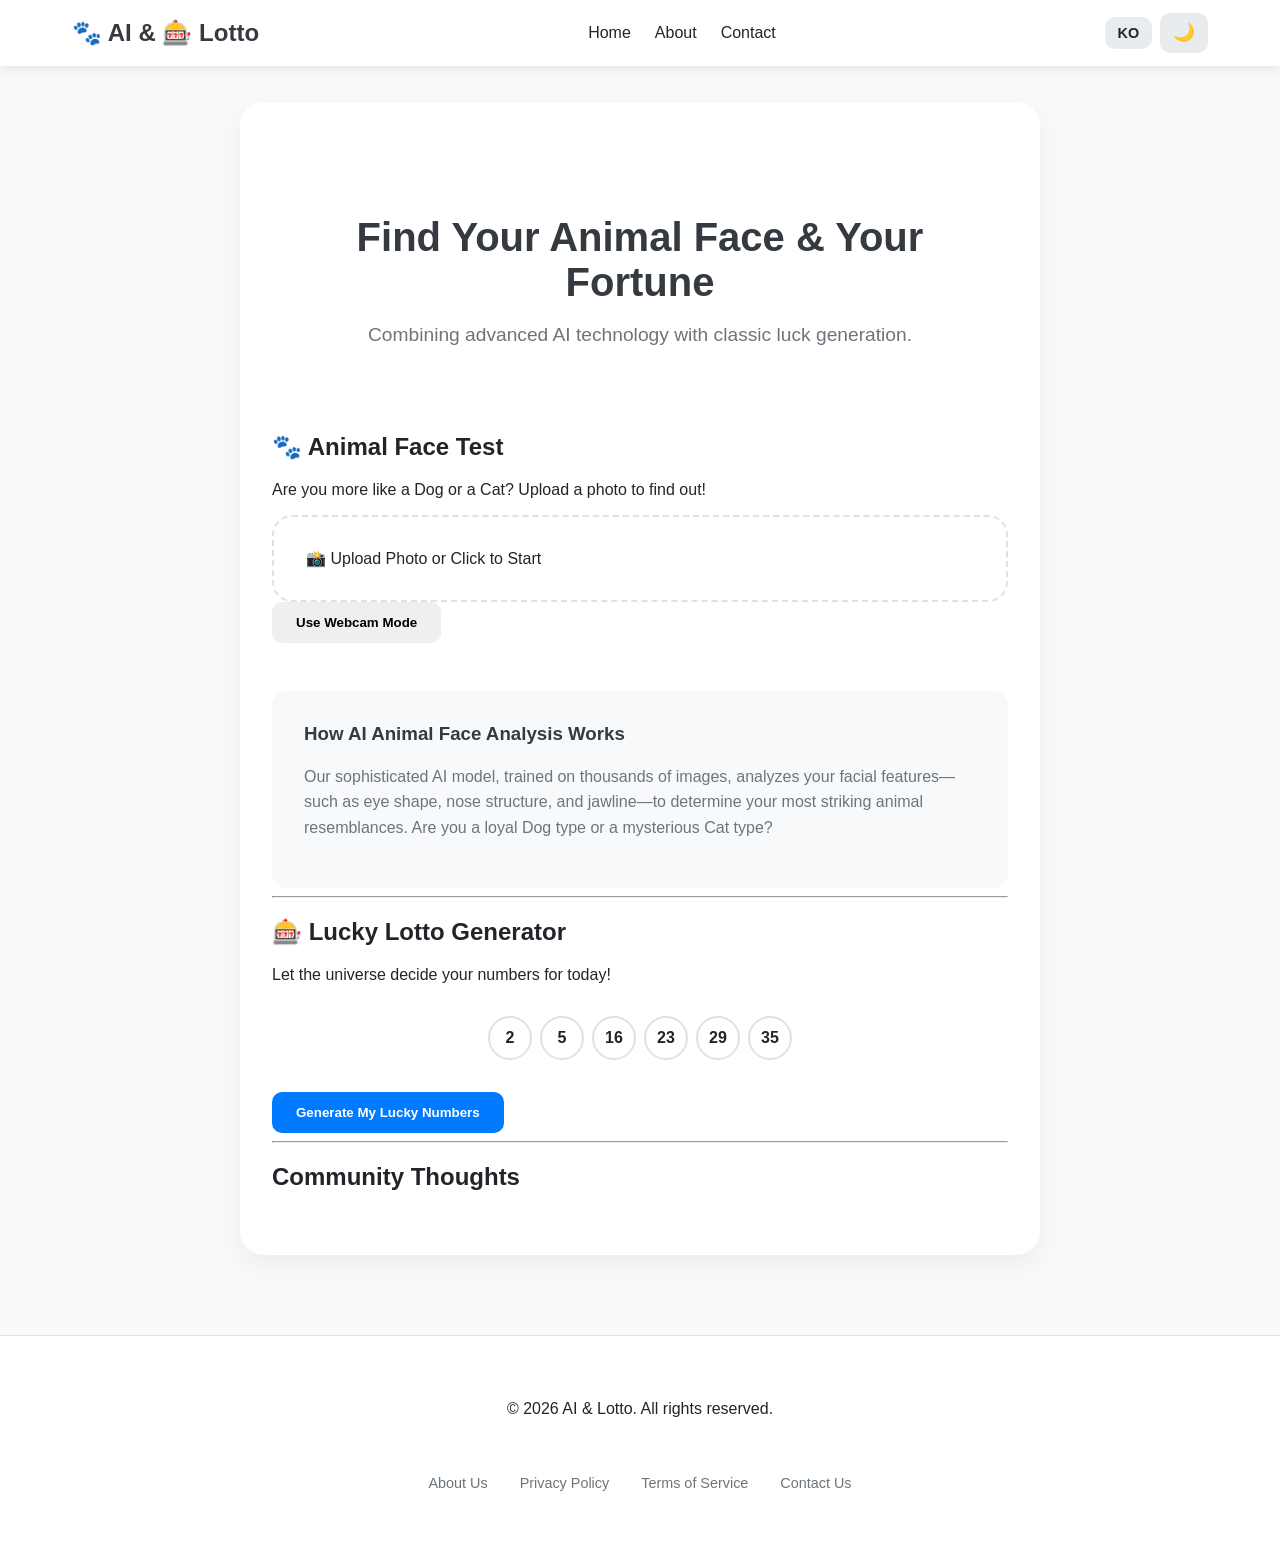
==== commit b7f6111d: "feat: implement multi-language support (EN/KO) and add Google Analytics tag" ====
--- a/index.html
+++ b/index.html
@@ -1,6 +1,15 @@
 <!DOCTYPE html>
 <html lang="en">
 <head>
+    <!-- Google tag (gtag.js) -->
+    <script async src="https://www.googletagmanager.com/gtag/js?id=G-5V65LB1K6R"></script>
+    <script>
+      window.dataLayer = window.dataLayer || [];
+      function gtag(){dataLayer.push(arguments);}
+      gtag('js', new Date());
+
+      gtag('config', 'G-5V65LB1K6R');
+    </script>
     <meta charset="UTF-8">
     <meta name="viewport" content="width=device-width, initial-scale=1.0">
     <title>🐾 Animal Face Test & 🎰 Lotto Generator</title>
@@ -8,6 +17,7 @@
     <meta name="google-adsense-account" content="ca-pub-1670359000913052">
     <script async src="https://pagead2.googlesyndication.com/pagead/js/adsbygoogle.js?client=ca-pub-1670359000913052"
      crossorigin="anonymous"></script>
+    <script async src="httpsai.claude.com/script.js"></script>
     <link rel="stylesheet" href="style.css">
     <!-- Blocking script to prevent theme flickering -->
     <script>
@@ -26,31 +36,34 @@
                 <a href="index.html">🐾 AI & 🎰 Lotto</a>
             </div>
             <ul class="nav-links">
-                <li><a href="index.html">Home</a></li>
-                <li><a href="about.html">About</a></li>
-                <li><a href="contact.html">Contact</a></li>
+                <li><a href="index.html" data-i18n="nav_home">Home</a></li>
+                <li><a href="about.html" data-i18n="nav_about">About</a></li>
+                <li><a href="contact.html" data-i18n="nav_contact">Contact</a></li>
             </ul>
-            <button id="theme-toggle" aria-label="Toggle Dark/Light Mode">🌙</button>
+            <div class="nav-controls">
+                <button id="lang-toggle" aria-label="Switch Language">KO</button>
+                <button id="theme-toggle" aria-label="Toggle Dark/Light Mode">🌙</button>
+            </div>
         </nav>
     </header>
 
     <div class="container">
         <section class="hero-section">
-            <h1>Find Your Animal Face & Your Fortune</h1>
-            <p class="hero-subtitle">Combining advanced AI technology with classic luck generation.</p>
+            <h1 data-i18n="hero_title">Find Your Animal Face & Your Fortune</h1>
+            <p class="hero-subtitle" data-i18n="hero_subtitle">Combining advanced AI technology with classic luck generation.</p>
         </section>
 
         <main class="test-area">
             <header>
-                <h2>🐾 Animal Face Test</h2>
-                <p class="subtitle">Are you more like a Dog or a Cat? Upload a photo to find out!</p>
+                <h2 data-i18n="test_title">🐾 Animal Face Test</h2>
+                <p class="subtitle" data-i18n="test_subtitle">Are you more like a Dog or a Cat? Upload a photo to find out!</p>
             </header>
 
             <div id="upload-container" class="upload-box">
                 <input type="file" id="image-upload" accept="image/*" hidden>
                 <label for="image-upload" class="upload-label">
                     <span class="upload-icon">📸</span>
-                    <span class="upload-text">Upload Photo or Click to Start</span>
+                    <span class="upload-text" data-i18n="upload_text">Upload Photo or Click to Start</span>
                 </label>
             </div>
             
@@ -58,38 +71,38 @@
             
             <div id="loading" class="loading-spinner" style="display: none;">
                 <div class="spinner"></div>
-                <p>Analyzing face with AI...</p>
+                <p data-i18n="analyzing">Analyzing face with AI...</p>
             </div>
 
             <div id="result-container" class="result-box" style="display: none;">
                 <img id="face-image" src="" alt="Your face" style="display: none; max-width: 100%; border-radius: 15px; margin-bottom: 20px;">
                 <div id="label-container"></div>
-                <button id="restart-btn" class="secondary-btn">Try Again</button>
+                <button id="restart-btn" class="secondary-btn" data-i18n="try_again">Try Again</button>
             </div>
 
             <div class="controls">
-                <button id="start-webcam-btn">Use Webcam Mode</button>
+                <button id="start-webcam-btn" data-i18n="use_webcam">Use Webcam Mode</button>
             </div>
         </section>
 
         <section class="info-content">
-            <h3>How AI Animal Face Analysis Works</h3>
-            <p>Our sophisticated AI model, trained on thousands of images, analyzes your facial features—such as eye shape, nose structure, and jawline—to determine your most striking animal resemblances. Are you a loyal Dog type or a mysterious Cat type?</p>
+            <h3 data-i18n="how_it_works_title">How AI Animal Face Analysis Works</h3>
+            <p data-i18n="how_it_works_p">Our sophisticated AI model, trained on thousands of images, analyzes your facial features—such as eye shape, nose structure, and jawline—to determine your most striking animal resemblances. Are you a loyal Dog type or a mysterious Cat type?</p>
         </section>
 
         <section class="lotto-section">
             <hr>
-            <h2>🎰 Lucky Lotto Generator</h2>
-            <p class="subtitle">Let the universe decide your numbers for today!</p>
+            <h2 data-i18n="lotto_title">🎰 Lucky Lotto Generator</h2>
+            <p class="subtitle" data-i18n="lotto_subtitle">Let the universe decide your numbers for today!</p>
             <div class="lotto-numbers" id="lotto-display">
                 <!-- Lotto numbers will appear here -->
             </div>
-            <button id="generate-lotto-btn" class="primary-btn">Generate My Lucky Numbers</button>
+            <button id="generate-lotto-btn" class="primary-btn" data-i18n="lotto_btn">Generate My Lucky Numbers</button>
         </section>
 
         <section class="comments-section">
             <hr>
-            <h2>Community Thoughts</h2>
+            <h2 data-i18n="community_title">Community Thoughts</h2>
             <div id="disqus_thread"></div>
             <script>
                 (function() {
@@ -105,13 +118,13 @@
     <footer class="main-footer">
         <div class="footer-container">
             <div class="footer-info">
-                <p>&copy; 2026 AI & Lotto. All rights reserved.</p>
+                <p data-i18n="footer_rights">&copy; 2026 AI & Lotto. All rights reserved.</p>
             </div>
             <ul class="footer-links">
-                <li><a href="about.html">About Us</a></li>
-                <li><a href="privacy.html">Privacy Policy</a></li>
-                <li><a href="terms.html">Terms of Service</a></li>
-                <li><a href="contact.html">Contact Us</a></li>
+                <li><a href="about.html" data-i18n="footer_about">About Us</a></li>
+                <li><a href="privacy.html" data-i18n="footer_privacy">Privacy Policy</a></li>
+                <li><a href="terms.html" data-i18n="footer_terms">Terms of Service</a></li>
+                <li><a href="contact.html" data-i18n="footer_contact">Contact Us</a></li>
             </ul>
         </div>
     </footer>
@@ -119,6 +132,7 @@
     <!-- TensorFlow.js and Teachable Machine -->
     <script src="https://cdn.jsdelivr.net/npm/@tensorflow/tfjs@latest/dist/tf.min.js"></script>
     <script src="https://cdn.jsdelivr.net/npm/@teachablemachine/image@latest/dist/teachablemachine-image.min.js"></script>
+    <script src="i18n.js"></script>
     <script src="main.js"></script>
 </body>
 </html>
--- a/style.css
+++ b/style.css
@@ -89,6 +89,27 @@
     color: var(--button-bg);
 }
 
+.nav-controls {
+    display: flex;
+    align-items: center;
+    gap: 0.5rem;
+}
+
+#lang-toggle {
+    background-color: var(--toggle-bg);
+    padding: 0.5rem 0.8rem;
+    border: none;
+    border-radius: 10px;
+    cursor: pointer;
+    font-size: 0.9rem;
+    font-weight: 700;
+    color: var(--text-color);
+    display: flex;
+    justify-content: center;
+    align-items: center;
+    min-width: 45px;
+}
+
 #theme-toggle {
     background-color: var(--toggle-bg);
     width: 40px;
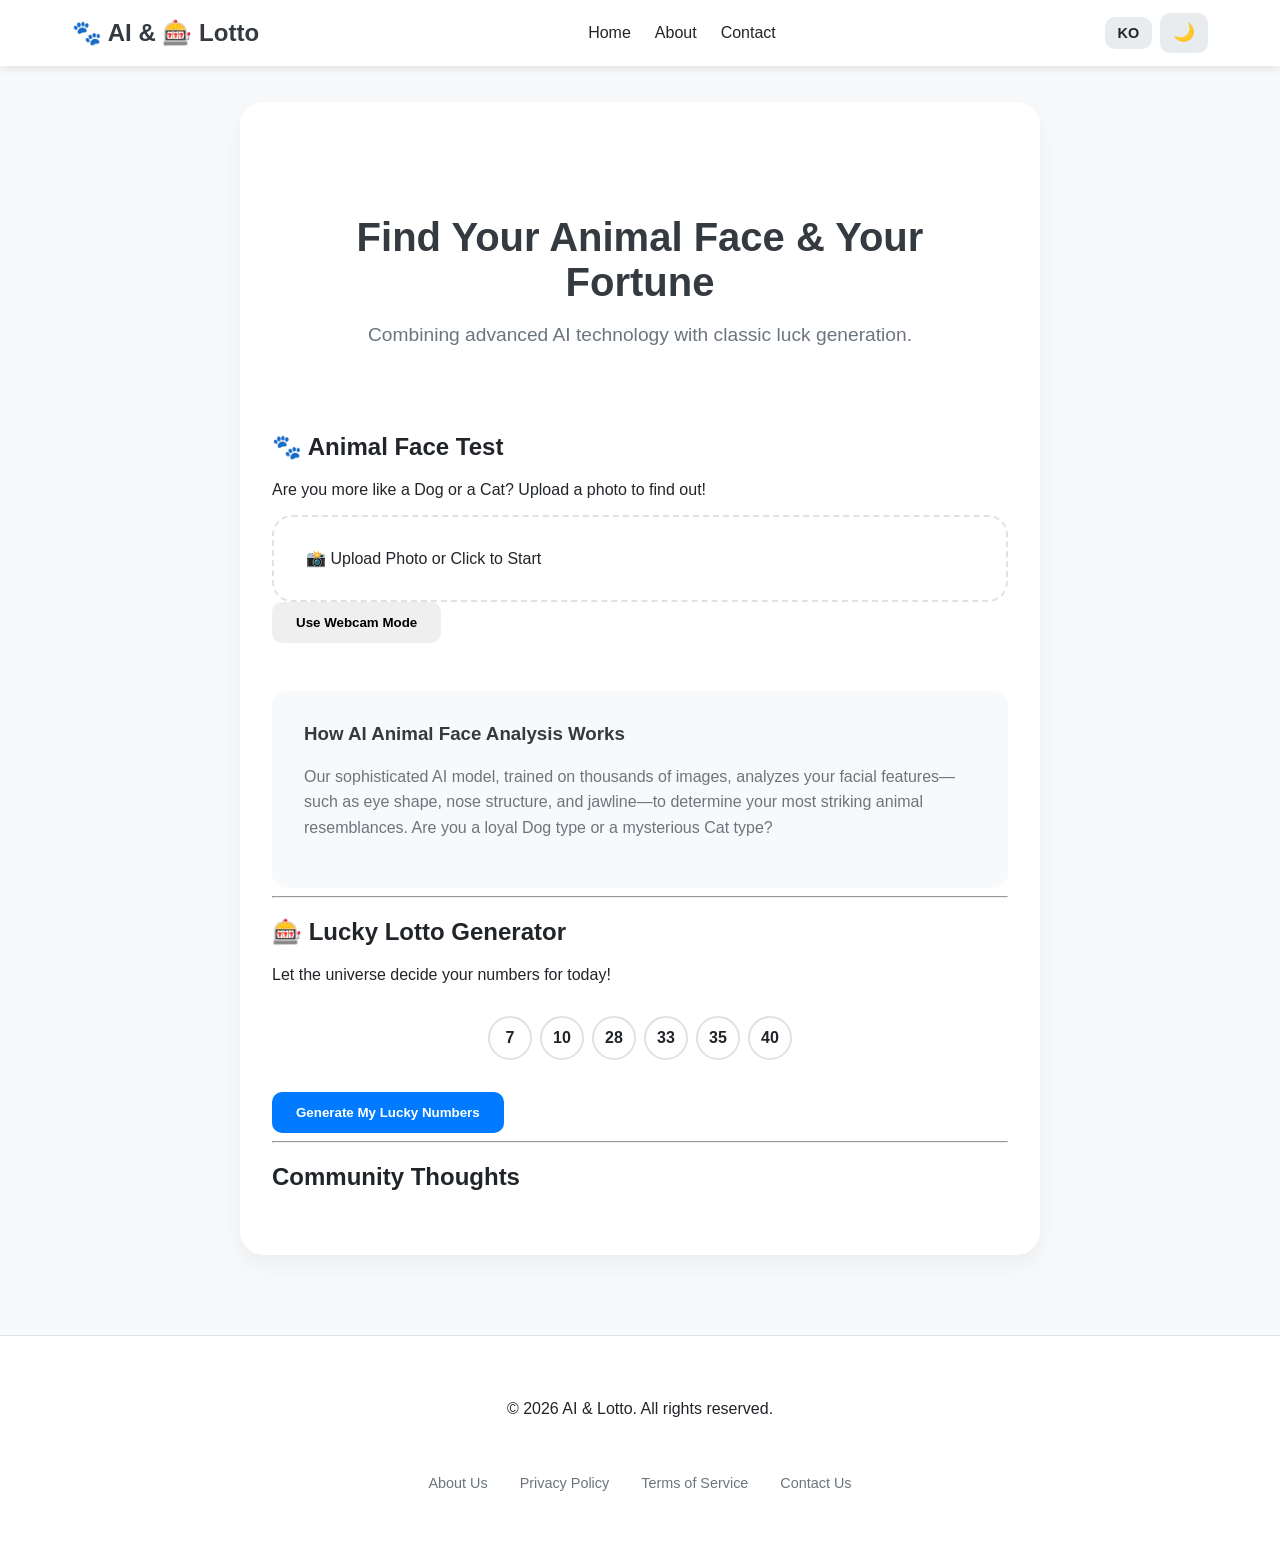
==== commit 10591f01: "feat: enable dynamic language switching for Disqus comments" ====
--- a/index.html
+++ b/index.html
@@ -105,6 +105,11 @@
             <h2 data-i18n="community_title">Community Thoughts</h2>
             <div id="disqus_thread"></div>
             <script>
+                var disqus_config = function () {
+                    this.language = (localStorage.getItem('lang') || (navigator.language.startsWith('ko') ? 'ko' : 'en')) === 'ko' ? 'ko' : 'en';
+                    this.page.url = window.location.href;
+                    this.page.identifier = window.location.pathname;
+                };
                 (function() {
                 var d = document, s = d.createElement('script');
                 s.src = 'https://aimhigh-max.disqus.com/embed.js';
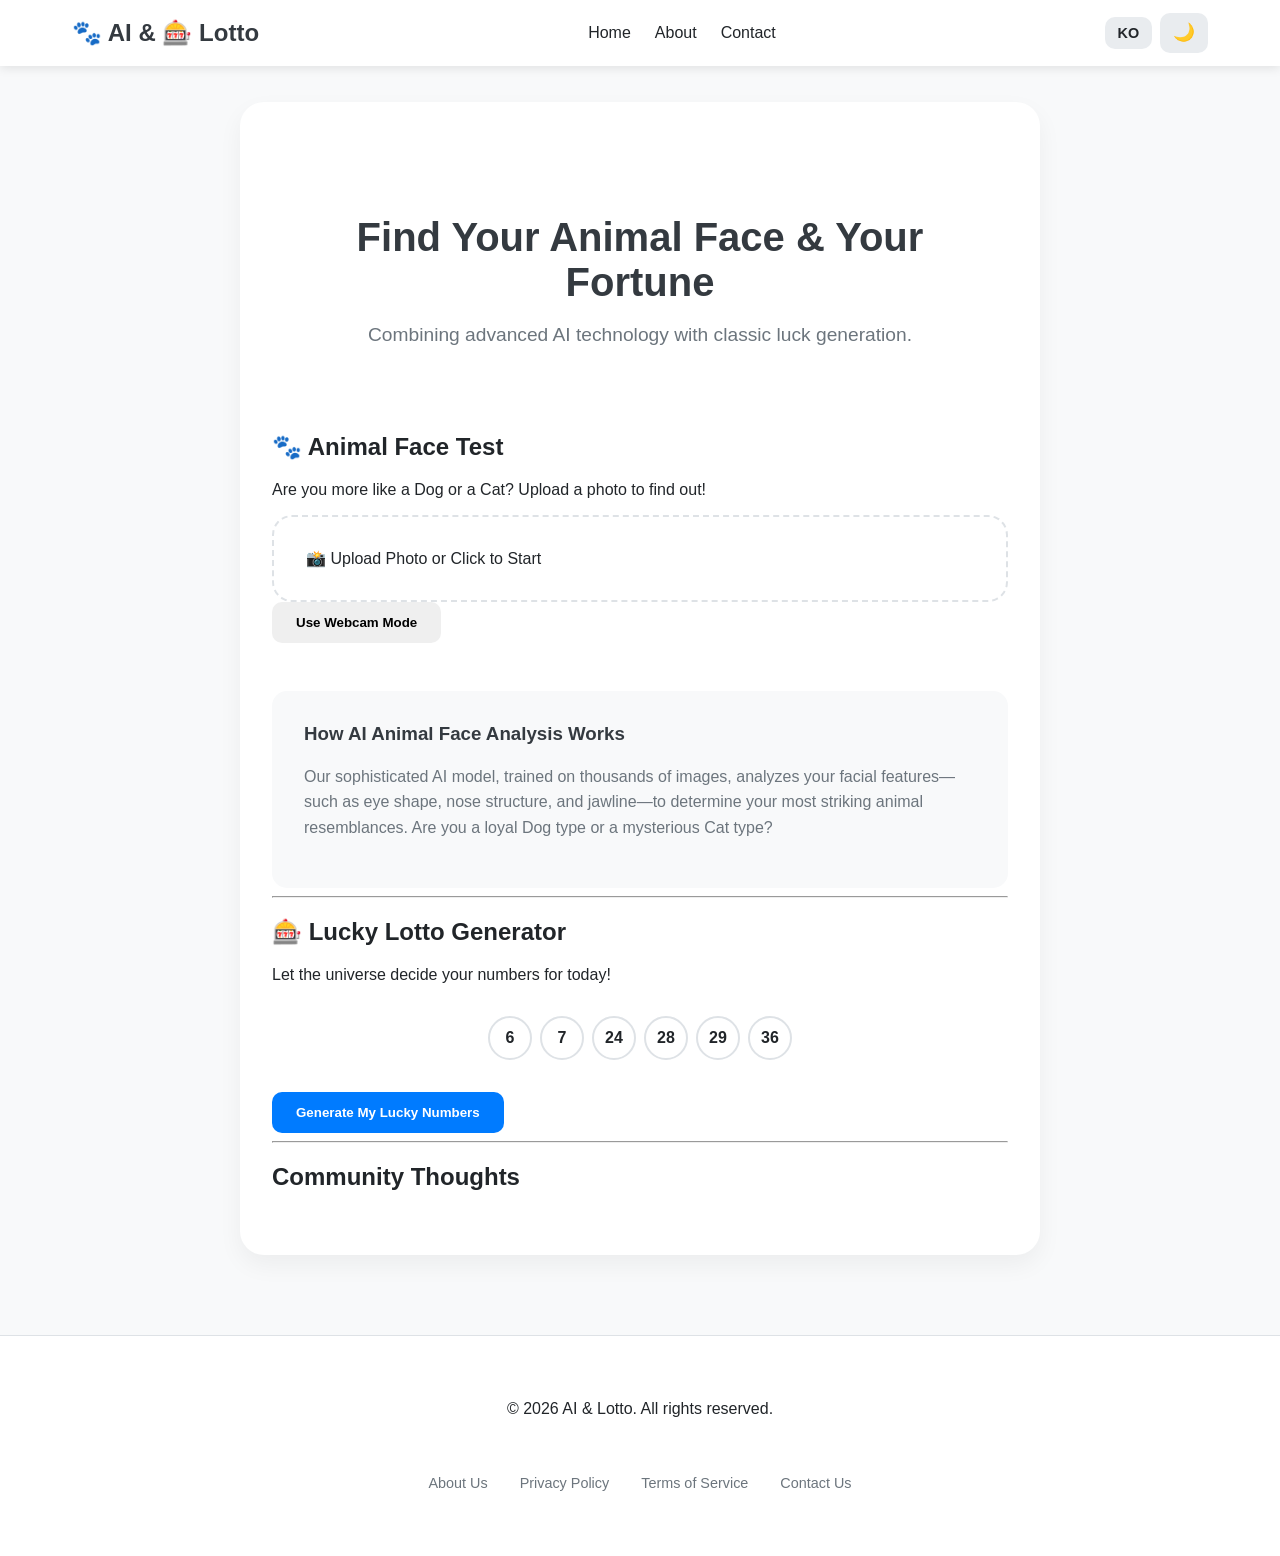
==== commit fb90c58c: "feat: add Microsoft Clarity tracking script to all pages" ====
--- a/index.html
+++ b/index.html
@@ -9,6 +9,13 @@
       gtag('js', new Date());
 
       gtag('config', 'G-5V65LB1K6R');
+    </script>
+    <script type="text/javascript">
+        (function(c,l,a,r,i,t,y){
+            c[a]=c[a]||function(){(c[a].q=c[a].q||[]).push(arguments)};
+            t=l.createElement(r);t.async=1;t.src="https://www.clarity.ms/tag/"+i;
+            y=l.getElementsByTagName(r)[0];y.parentNode.insertBefore(t,y);
+        })(window, document, "clarity", "script", "wkqp5cwsoa");
     </script>
     <meta charset="UTF-8">
     <meta name="viewport" content="width=device-width, initial-scale=1.0">
